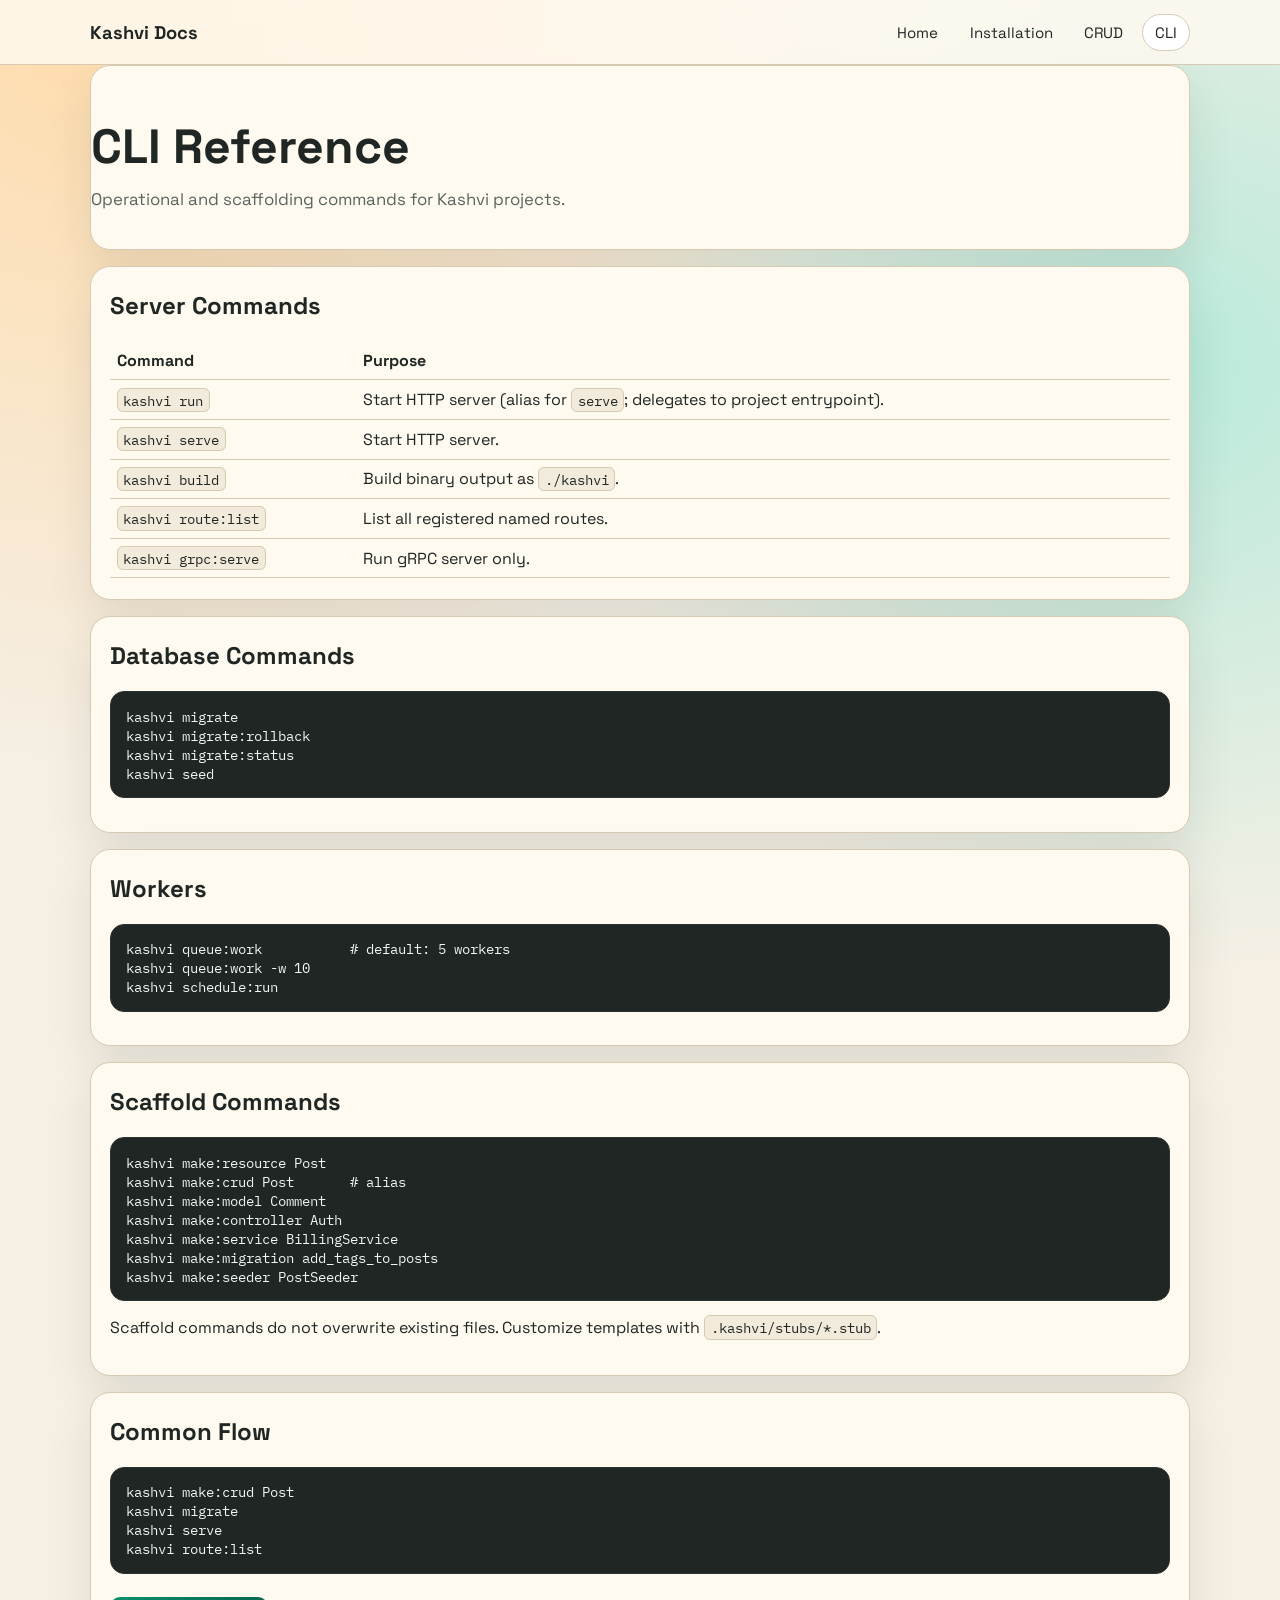
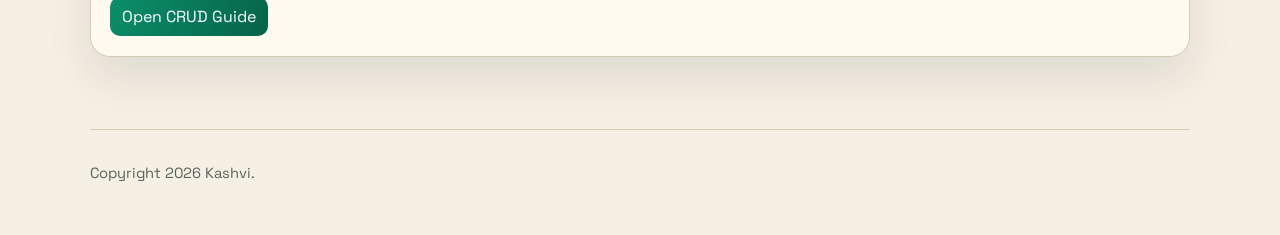
==== website-docs/cli.html @ 54217eea "feat: Update documentation with CLI commands, installation guide, and CRUD walkthrough; add static s" ====
<!doctype html>
<html lang="en">
<head>
  <meta charset="utf-8">
  <meta name="viewport" content="width=device-width, initial-scale=1">
  <title>CLI Reference - Kashvi Docs</title>
  <meta name="description" content="Kashvi CLI command reference.">
  <link rel="stylesheet" href="assets/site.css">
</head>
<body>
  <header class="topbar">
    <div class="container topbar-inner">
      <a class="brand" href="index.html">Kashvi Docs</a>
      <nav class="nav" aria-label="Primary">
        <a data-nav href="index.html">Home</a>
        <a data-nav href="installation.html">Installation</a>
        <a data-nav href="crud.html">CRUD</a>
        <a data-nav href="cli.html">CLI</a>
      </nav>
    </div>
  </header>

  <main class="container main">
    <section class="hero">
      <h1>CLI Reference</h1>
      <p class="lead">Operational and scaffolding commands for Kashvi projects.</p>
    </section>

    <section>
      <h2>Server Commands</h2>
      <table>
        <thead>
          <tr><th>Command</th><th>Purpose</th></tr>
        </thead>
        <tbody>
          <tr><td><code>kashvi run</code></td><td>Start HTTP server (alias for <code>serve</code>; delegates to project entrypoint).</td></tr>
          <tr><td><code>kashvi serve</code></td><td>Start HTTP server.</td></tr>
          <tr><td><code>kashvi build</code></td><td>Build binary output as <code>./kashvi</code>.</td></tr>
          <tr><td><code>kashvi route:list</code></td><td>List all registered named routes.</td></tr>
          <tr><td><code>kashvi grpc:serve</code></td><td>Run gRPC server only.</td></tr>
        </tbody>
      </table>
    </section>

    <section>
      <h2>Database Commands</h2>
      <pre><code>kashvi migrate
kashvi migrate:rollback
kashvi migrate:status
kashvi seed</code></pre>
    </section>

    <section>
      <h2>Workers</h2>
      <pre><code>kashvi queue:work           # default: 5 workers
kashvi queue:work -w 10
kashvi schedule:run</code></pre>
    </section>

    <section>
      <h2>Scaffold Commands</h2>
      <pre><code>kashvi make:resource Post
kashvi make:crud Post       # alias
kashvi make:model Comment
kashvi make:controller Auth
kashvi make:service BillingService
kashvi make:migration add_tags_to_posts
kashvi make:seeder PostSeeder</code></pre>
      <p>Scaffold commands do not overwrite existing files. Customize templates with <code>.kashvi/stubs/*.stub</code>.</p>
    </section>

    <section>
      <h2>Common Flow</h2>
      <pre><code>kashvi make:crud Post
kashvi migrate
kashvi serve
kashvi route:list</code></pre>
      <a class="button" href="crud.html">Open CRUD Guide</a>
    </section>
  </main>

  <footer class="container footer">
    <p>Copyright <span id="year"></span> Kashvi.</p>
  </footer>

  <script src="assets/site.js"></script>
</body>
</html>
---- website-docs/assets/site.css ----
@import url('https://fonts.googleapis.com/css2?family=Space+Grotesk:wght@400;500;700&family=IBM+Plex+Mono:wght@400;500&display=swap');

:root {
  --bg: #f5efe4;
  --paper: #fffaf0;
  --ink: #1f2624;
  --muted: #5a645f;
  --line: #d6cab2;
  --brand: #0b8f6a;
  --brand-dark: #066349;
  --accent: #d4572a;
  --code-bg: #f2eadb;
  --nav-bg: rgba(255, 250, 240, 0.85);
  --shadow: 0 20px 45px rgba(39, 35, 29, 0.1);
}

* { box-sizing: border-box; }

body {
  margin: 0;
  color: var(--ink);
  font-family: 'Space Grotesk', sans-serif;
  background:
    radial-gradient(circle at 8% 0%, #ffdbaa 0%, transparent 35%),
    radial-gradient(circle at 92% 20%, #b9eadb 0%, transparent 32%),
    var(--bg);
  min-height: 100vh;
}

a { color: var(--brand-dark); text-decoration: none; }
a:hover { text-decoration: underline; }

.container {
  width: min(1100px, 92vw);
  margin: 0 auto;
}

.topbar {
  position: sticky;
  top: 0;
  z-index: 40;
  backdrop-filter: blur(8px);
  background: var(--nav-bg);
  border-bottom: 1px solid var(--line);
}

.topbar-inner {
  display: flex;
  align-items: center;
  justify-content: space-between;
  gap: 1rem;
  padding: 0.85rem 0;
}

.brand {
  font-weight: 700;
  font-size: 1.15rem;
  color: var(--ink);
}

.nav {
  display: flex;
  flex-wrap: wrap;
  gap: 0.35rem;
}

.nav a {
  padding: 0.5rem 0.75rem;
  border-radius: 999px;
  border: 1px solid transparent;
  color: var(--ink);
  font-size: 0.94rem;
}

.nav a.active,
.nav a:hover {
  border-color: var(--line);
  background: #fff;
  text-decoration: none;
}

.hero {
  padding: 3.4rem 0 1.4rem;
}

.hero h1 {
  margin: 0;
  font-size: clamp(1.9rem, 4.3vw, 3rem);
  line-height: 1.08;
}

.lead {
  margin-top: 0.95rem;
  max-width: 68ch;
  color: var(--muted);
  font-size: 1.05rem;
}

.grid {
  display: grid;
  grid-template-columns: repeat(auto-fit, minmax(250px, 1fr));
  gap: 1rem;
  margin: 1.5rem 0 2rem;
}

.card {
  background: var(--paper);
  border: 1px solid var(--line);
  border-radius: 16px;
  padding: 1rem 1.1rem;
  box-shadow: var(--shadow);
  transform: translateY(8px);
  opacity: 0;
  animation: slide-up 450ms ease forwards;
}

.card:nth-child(2) { animation-delay: 60ms; }
.card:nth-child(3) { animation-delay: 120ms; }
.card:nth-child(4) { animation-delay: 180ms; }

@keyframes slide-up {
  to {
    transform: translateY(0);
    opacity: 1;
  }
}

.card h3 { margin: 0.1rem 0 0.35rem; }
.card p { margin: 0; color: var(--muted); }

.main {
  padding: 0 0 3.5rem;
}

section {
  background: var(--paper);
  border: 1px solid var(--line);
  border-radius: 20px;
  box-shadow: var(--shadow);
  padding: 1.3rem 1.2rem;
  margin-bottom: 1rem;
}

h2, h3 { margin-top: 0.15rem; }

ul, ol { padding-left: 1.2rem; }
li { margin: 0.35rem 0; }

code {
  background: var(--code-bg);
  border: 1px solid var(--line);
  border-radius: 6px;
  padding: 0.1rem 0.35rem;
  font-family: 'IBM Plex Mono', monospace;
  font-size: 0.9em;
}

pre {
  margin: 0.8rem 0;
  background: #1f2624;
  color: #f3f5f4;
  border-radius: 14px;
  padding: 0.9rem;
  overflow-x: auto;
  border: 1px solid #2a3431;
}

pre code {
  background: transparent;
  border: 0;
  padding: 0;
  color: inherit;
}

table {
  width: 100%;
  border-collapse: collapse;
  margin-top: 0.6rem;
}

table th,
table td {
  border-bottom: 1px solid var(--line);
  text-align: left;
  padding: 0.55rem 0.4rem;
  vertical-align: top;
}

.button {
  display: inline-block;
  margin-top: 0.65rem;
  border-radius: 10px;
  padding: 0.55rem 0.75rem;
  color: #fff;
  background: linear-gradient(120deg, var(--brand), var(--brand-dark));
}

.button.alt {
  color: var(--ink);
  background: #fff;
  border: 1px solid var(--line);
}

.footer {
  color: var(--muted);
  border-top: 1px solid var(--line);
  padding: 1.2rem 0 2.4rem;
  font-size: 0.92rem;
}

@media (max-width: 720px) {
  .topbar-inner {
    align-items: flex-start;
    flex-direction: column;
  }
  .hero { padding-top: 2rem; }
  section { padding: 1rem 0.9rem; }
}
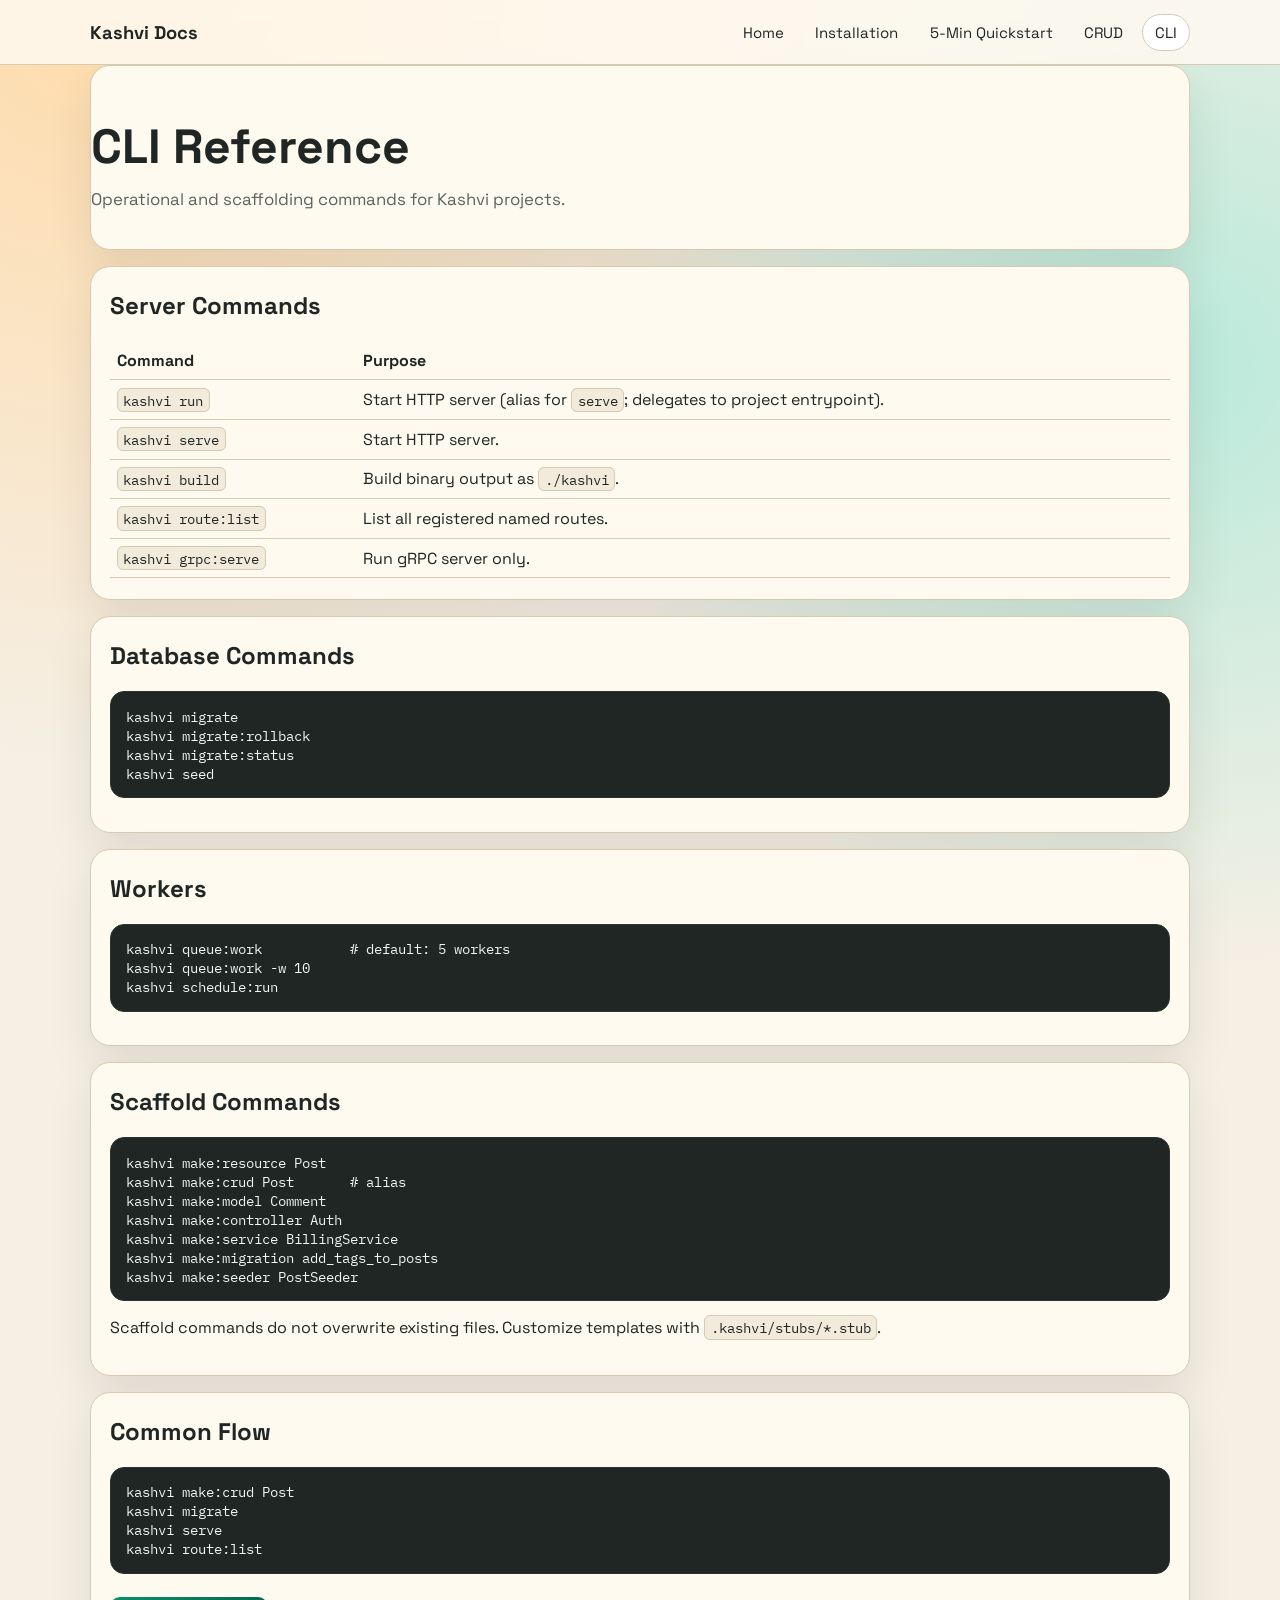
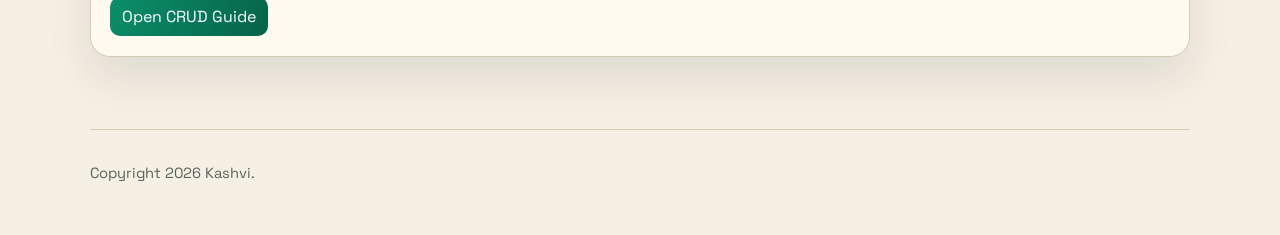
==== commit 088ca71f: "added quick guide" ====
--- a/website-docs/cli.html
+++ b/website-docs/cli.html
@@ -1,5 +1,6 @@
 <!doctype html>
 <html lang="en">
+
 <head>
   <meta charset="utf-8">
   <meta name="viewport" content="width=device-width, initial-scale=1">
@@ -7,6 +8,7 @@
   <meta name="description" content="Kashvi CLI command reference.">
   <link rel="stylesheet" href="assets/site.css">
 </head>
+
 <body>
   <header class="topbar">
     <div class="container topbar-inner">
@@ -14,6 +16,7 @@
       <nav class="nav" aria-label="Primary">
         <a data-nav href="index.html">Home</a>
         <a data-nav href="installation.html">Installation</a>
+        <a data-nav href="5-minute-crud.html">5-Min Quickstart</a>
         <a data-nav href="crud.html">CRUD</a>
         <a data-nav href="cli.html">CLI</a>
       </nav>
@@ -30,14 +33,32 @@
       <h2>Server Commands</h2>
       <table>
         <thead>
-          <tr><th>Command</th><th>Purpose</th></tr>
+          <tr>
+            <th>Command</th>
+            <th>Purpose</th>
+          </tr>
         </thead>
         <tbody>
-          <tr><td><code>kashvi run</code></td><td>Start HTTP server (alias for <code>serve</code>; delegates to project entrypoint).</td></tr>
-          <tr><td><code>kashvi serve</code></td><td>Start HTTP server.</td></tr>
-          <tr><td><code>kashvi build</code></td><td>Build binary output as <code>./kashvi</code>.</td></tr>
-          <tr><td><code>kashvi route:list</code></td><td>List all registered named routes.</td></tr>
-          <tr><td><code>kashvi grpc:serve</code></td><td>Run gRPC server only.</td></tr>
+          <tr>
+            <td><code>kashvi run</code></td>
+            <td>Start HTTP server (alias for <code>serve</code>; delegates to project entrypoint).</td>
+          </tr>
+          <tr>
+            <td><code>kashvi serve</code></td>
+            <td>Start HTTP server.</td>
+          </tr>
+          <tr>
+            <td><code>kashvi build</code></td>
+            <td>Build binary output as <code>./kashvi</code>.</td>
+          </tr>
+          <tr>
+            <td><code>kashvi route:list</code></td>
+            <td>List all registered named routes.</td>
+          </tr>
+          <tr>
+            <td><code>kashvi grpc:serve</code></td>
+            <td>Run gRPC server only.</td>
+          </tr>
         </tbody>
       </table>
     </section>
@@ -66,7 +87,8 @@
 kashvi make:service BillingService
 kashvi make:migration add_tags_to_posts
 kashvi make:seeder PostSeeder</code></pre>
-      <p>Scaffold commands do not overwrite existing files. Customize templates with <code>.kashvi/stubs/*.stub</code>.</p>
+      <p>Scaffold commands do not overwrite existing files. Customize templates with <code>.kashvi/stubs/*.stub</code>.
+      </p>
     </section>
 
     <section>
@@ -85,4 +107,5 @@
 
   <script src="assets/site.js"></script>
 </body>
-</html>
+
+</html>
